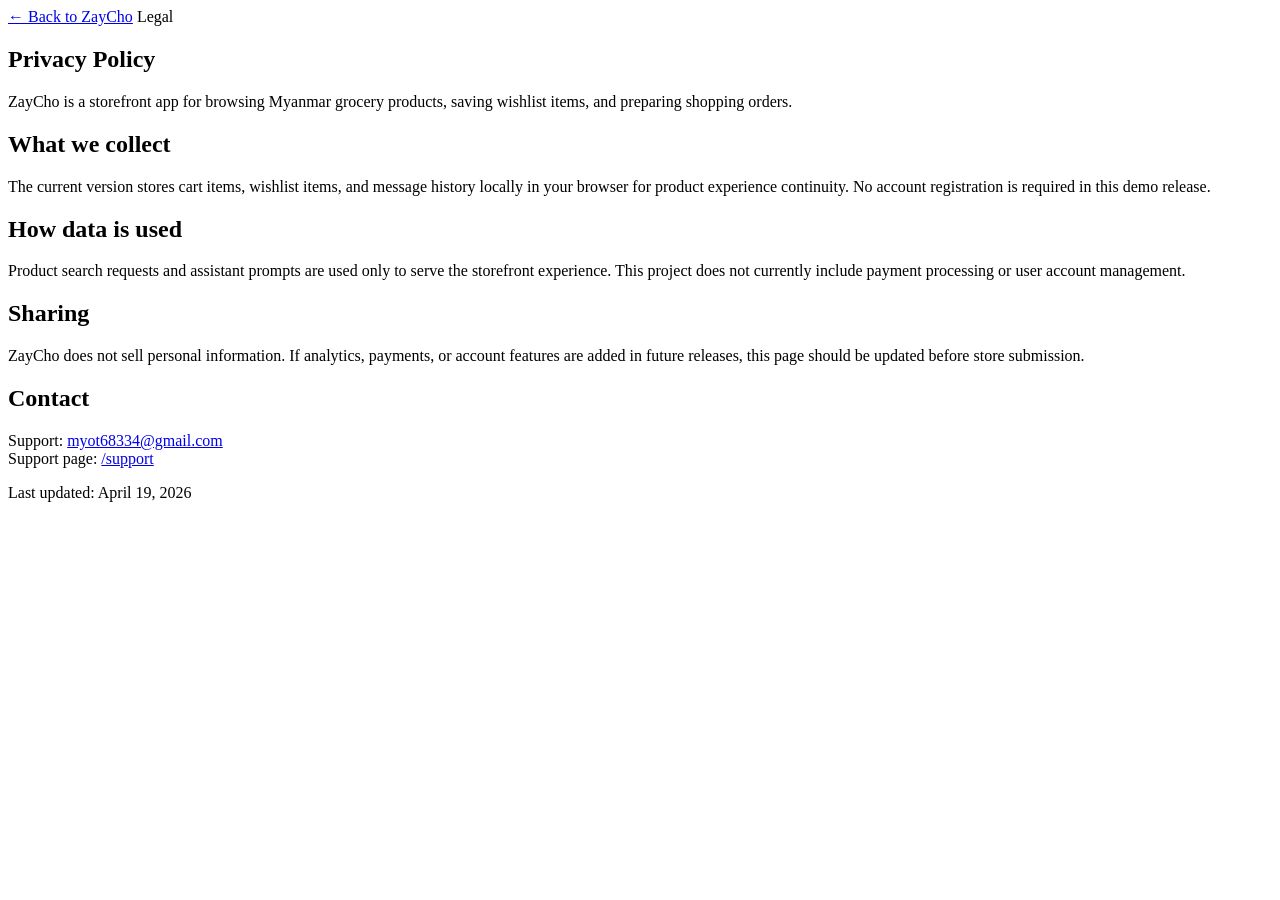
==== zaycho_backend/frontend/privacy.html @ 7faf2960 "Add signing setup and store listing assets" ====
<!DOCTYPE html>
<html lang="en">
  <head>
    <meta charset="UTF-8" />
    <meta name="viewport" content="width=device-width, initial-scale=1.0" />
    <meta name="theme-color" content="#7ea9da" />
    <title>ZayCho Privacy Policy</title>
    <link rel="stylesheet" href="/static/styles.css" />
  </head>
  <body>
    <main class="policy-shell">
      <section class="policy-card">
        <a class="policy-back" href="/">← Back to ZayCho</a>
        <span class="section-label">Legal</span>
        <h1>Privacy Policy</h1>
        <p>
          ZayCho is a storefront app for browsing Myanmar grocery products, saving wishlist items,
          and preparing shopping orders.
        </p>

        <h2>What we collect</h2>
        <p>
          The current version stores cart items, wishlist items, and message history locally in
          your browser for product experience continuity. No account registration is required in
          this demo release.
        </p>

        <h2>How data is used</h2>
        <p>
          Product search requests and assistant prompts are used only to serve the storefront
          experience. This project does not currently include payment processing or user account
          management.
        </p>

        <h2>Sharing</h2>
        <p>
          ZayCho does not sell personal information. If analytics, payments, or account features
          are added in future releases, this page should be updated before store submission.
        </p>

        <h2>Contact</h2>
        <p>
          Support: <a href="mailto:myot68334@gmail.com">myot68334@gmail.com</a><br />
          Support page: <a href="/support">/support</a>
        </p>

        <p class="policy-footnote">Last updated: April 19, 2026</p>
      </section>
    </main>
  </body>
</html>
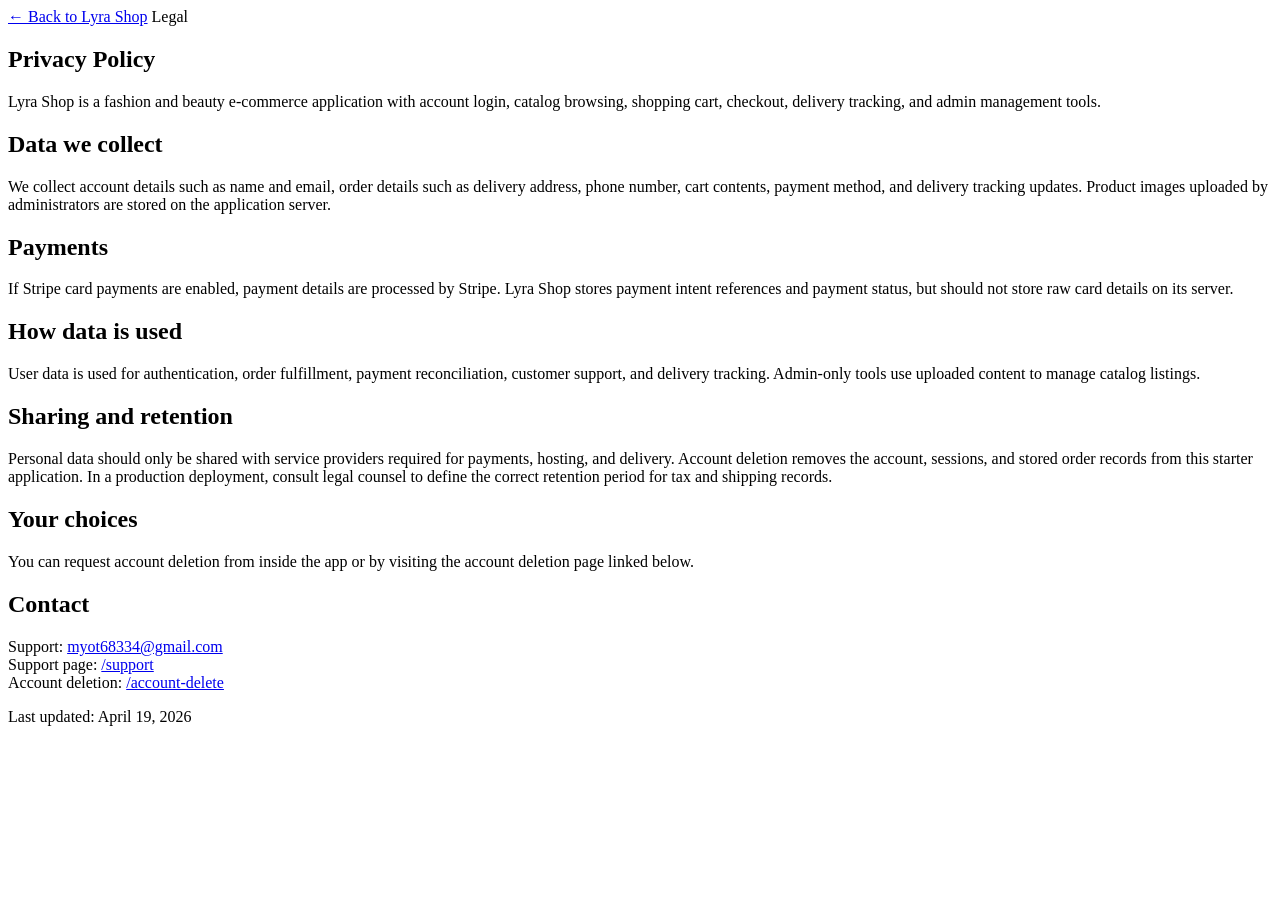
==== commit a59c2722: "Add Telegram bot setup and local automation support" ====
--- a/zaycho_backend/frontend/privacy.html
+++ b/zaycho_backend/frontend/privacy.html
@@ -3,45 +3,57 @@
   <head>
     <meta charset="UTF-8" />
     <meta name="viewport" content="width=device-width, initial-scale=1.0" />
-    <meta name="theme-color" content="#7ea9da" />
-    <title>ZayCho Privacy Policy</title>
+    <meta name="theme-color" content="#d86a7f" />
+    <title>Lyra Shop Privacy Policy</title>
     <link rel="stylesheet" href="/static/styles.css" />
   </head>
   <body>
     <main class="policy-shell">
       <section class="policy-card">
-        <a class="policy-back" href="/">← Back to ZayCho</a>
-        <span class="section-label">Legal</span>
+        <a class="policy-back" href="/">← Back to Lyra Shop</a>
+        <span class="eyebrow">Legal</span>
         <h1>Privacy Policy</h1>
         <p>
-          ZayCho is a storefront app for browsing Myanmar grocery products, saving wishlist items,
-          and preparing shopping orders.
+          Lyra Shop is a fashion and beauty e-commerce application with account login, catalog browsing,
+          shopping cart, checkout, delivery tracking, and admin management tools.
         </p>
 
-        <h2>What we collect</h2>
+        <h2>Data we collect</h2>
         <p>
-          The current version stores cart items, wishlist items, and message history locally in
-          your browser for product experience continuity. No account registration is required in
-          this demo release.
+          We collect account details such as name and email, order details such as delivery address,
+          phone number, cart contents, payment method, and delivery tracking updates. Product images uploaded
+          by administrators are stored on the application server.
+        </p>
+
+        <h2>Payments</h2>
+        <p>
+          If Stripe card payments are enabled, payment details are processed by Stripe. Lyra Shop stores
+          payment intent references and payment status, but should not store raw card details on its server.
         </p>
 
         <h2>How data is used</h2>
         <p>
-          Product search requests and assistant prompts are used only to serve the storefront
-          experience. This project does not currently include payment processing or user account
-          management.
+          User data is used for authentication, order fulfillment, payment reconciliation, customer support,
+          and delivery tracking. Admin-only tools use uploaded content to manage catalog listings.
         </p>
 
-        <h2>Sharing</h2>
+        <h2>Sharing and retention</h2>
         <p>
-          ZayCho does not sell personal information. If analytics, payments, or account features
-          are added in future releases, this page should be updated before store submission.
+          Personal data should only be shared with service providers required for payments, hosting, and delivery.
+          Account deletion removes the account, sessions, and stored order records from this starter application.
+          In a production deployment, consult legal counsel to define the correct retention period for tax and shipping records.
+        </p>
+
+        <h2>Your choices</h2>
+        <p>
+          You can request account deletion from inside the app or by visiting the account deletion page linked below.
         </p>
 
         <h2>Contact</h2>
         <p>
           Support: <a href="mailto:myot68334@gmail.com">myot68334@gmail.com</a><br />
-          Support page: <a href="/support">/support</a>
+          Support page: <a href="/support">/support</a><br />
+          Account deletion: <a href="/account-delete">/account-delete</a>
         </p>
 
         <p class="policy-footnote">Last updated: April 19, 2026</p>
